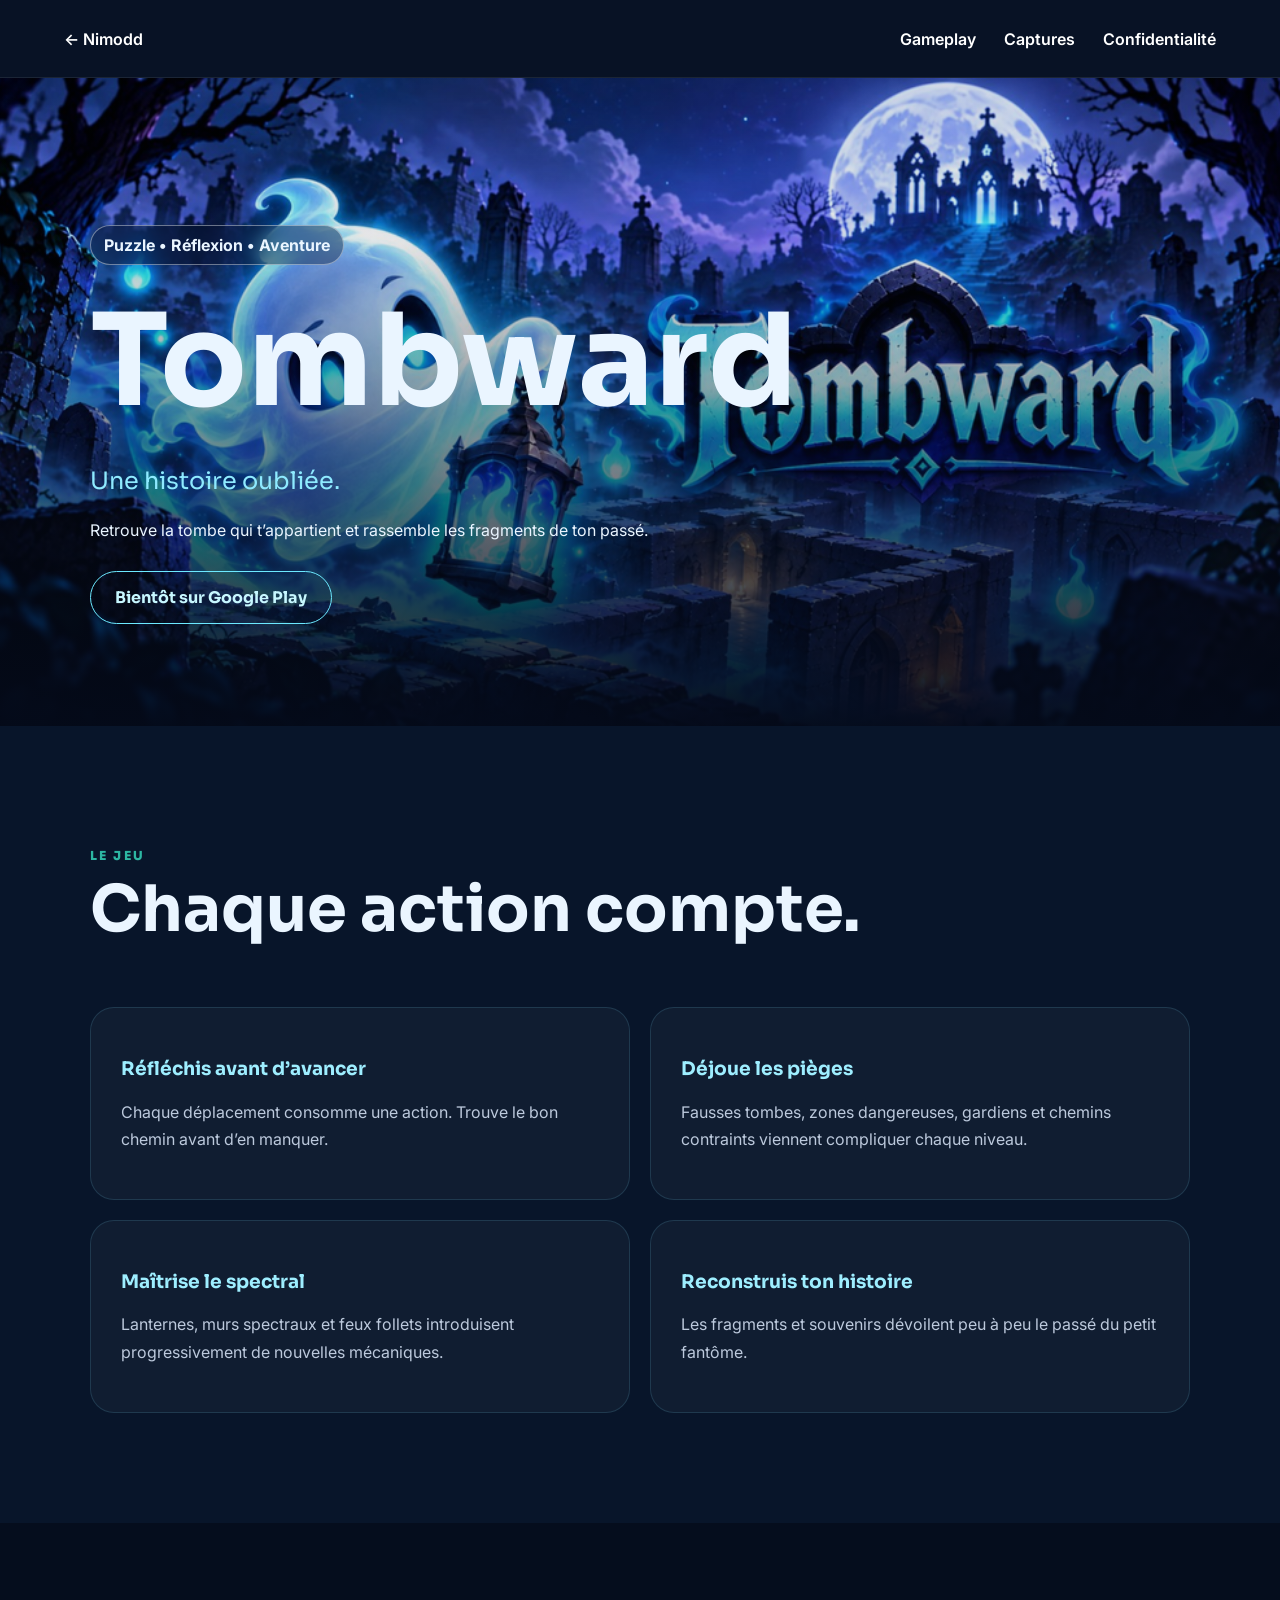
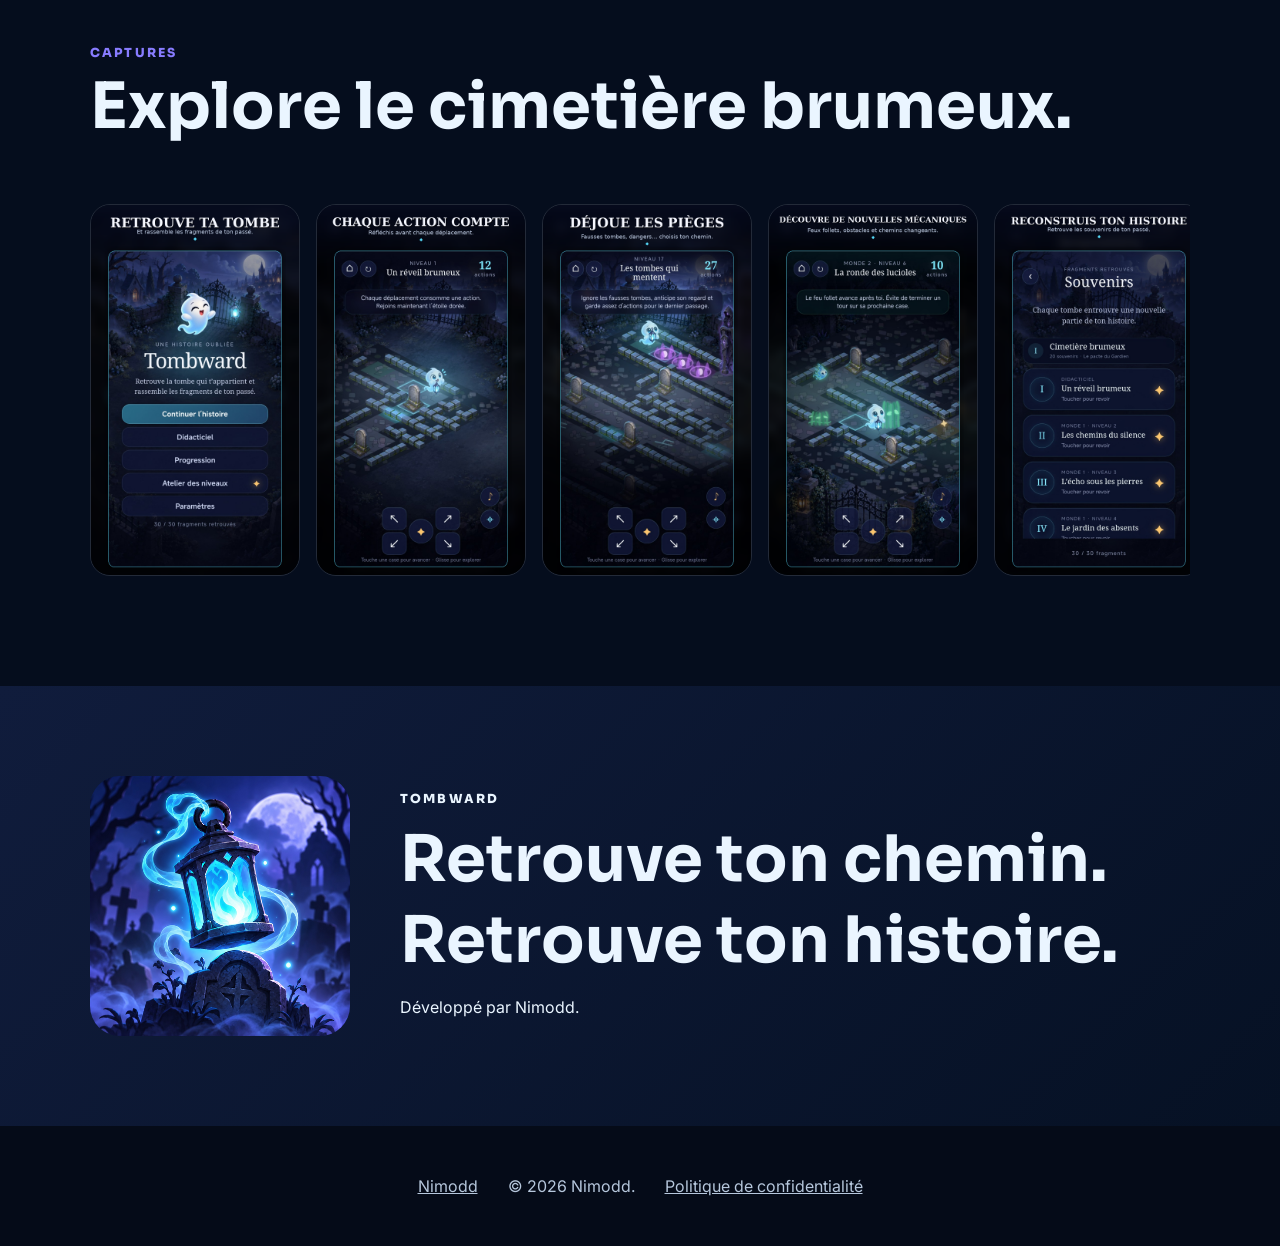
==== tombward/index.html @ 94c3b502 "Add first version of Nimodd website" ====
<!doctype html>
<html lang="fr">
<head>
  <meta charset="utf-8"><meta name="viewport" content="width=device-width,initial-scale=1">
  <meta name="description" content="Tombward, un puzzle d'exploration spectral par Nimodd.">
  <title>Tombward — Nimodd</title>
  <link rel="preconnect" href="https://fonts.googleapis.com"><link rel="preconnect" href="https://fonts.gstatic.com" crossorigin>
  <link href="https://fonts.googleapis.com/css2?family=Inter:wght@400;500;600;700&family=Sora:wght@500;600;700;800&display=swap" rel="stylesheet">
  <link rel="stylesheet" href="../assets/css/style.css">
</head>
<body class="tombward-page">
<header class="site-header dark-header"><a class="wordmark" href="../">← Nimodd</a><nav class="nav"><a href="#gameplay">Gameplay</a><a href="#screens">Captures</a><a href="privacy.html">Confidentialité</a></nav></header>
<main>
  <section class="tomb-hero"><img src="../assets/tombward/banner.png" alt="Tombward"><div class="tomb-overlay"></div><div class="tomb-copy"><span class="status">Puzzle • Réflexion • Aventure</span><h1>Tombward</h1><p class="tomb-tagline">Une histoire oubliée.</p><p>Retrouve la tombe qui t’appartient et rassemble les fragments de ton passé.</p><span class="button button-ghost">Bientôt sur Google Play</span></div></section>
  <section id="gameplay" class="section tomb-section"><div class="section-heading"><p class="eyebrow teal">LE JEU</p><h2>Chaque action compte.</h2></div><div class="features"><article><h3>Réfléchis avant d’avancer</h3><p>Chaque déplacement consomme une action. Trouve le bon chemin avant d’en manquer.</p></article><article><h3>Déjoue les pièges</h3><p>Fausses tombes, zones dangereuses, gardiens et chemins contraints viennent compliquer chaque niveau.</p></article><article><h3>Maîtrise le spectral</h3><p>Lanternes, murs spectraux et feux follets introduisent progressivement de nouvelles mécaniques.</p></article><article><h3>Reconstruis ton histoire</h3><p>Les fragments et souvenirs dévoilent peu à peu le passé du petit fantôme.</p></article></div></section>
  <section id="screens" class="section gallery-section"><div class="section-heading"><p class="eyebrow lavender">CAPTURES</p><h2>Explore le cimetière brumeux.</h2></div><div class="screens">
    <img src="../assets/tombward/screens/01_retrouve_ta_tombe.png" alt="Tombward accueil">
    <img src="../assets/tombward/screens/02_chaque_action_compte.png" alt="Gameplay Tombward">
    <img src="../assets/tombward/screens/04_dejoue_les_pieges.png" alt="Pièges Tombward">
    <img src="../assets/tombward/screens/05_nouvelles_mecaniques.png" alt="Mécaniques Tombward">
    <img src="../assets/tombward/screens/06_reconstruis_ton_histoire.png" alt="Souvenirs Tombward">
  </div></section>
  <section class="story-cta"><img src="../assets/tombward/icon.png" alt="Lanterne spectrale"><div><p class="eyebrow">TOMBWАRD</p><h2>Retrouve ton chemin.<br>Retrouve ton histoire.</h2><p>Développé par Nimodd.</p></div></section>
</main>
<footer class="footer tomb-footer"><a href="../">Nimodd</a><p>© <span id="year"></span> Nimodd.</p><a href="privacy.html">Politique de confidentialité</a></footer>
<script src="../assets/js/main.js"></script>
</body></html>
---- assets/css/style.css ----
:root{--midnight:#0e1a2f;--coral:#ff6b4e;--ivory:#f7f2e9;--teal:#2db7a3;--lav:#887cff;--ink:#111827;--muted:#667085}*{box-sizing:border-box}html{scroll-behavior:smooth}body{margin:0;font-family:Inter,system-ui,sans-serif;background:var(--ivory);color:var(--ink)}h1,h2,h3,.button,.eyebrow{font-family:Sora,Inter,sans-serif}.site-header{height:78px;display:flex;align-items:center;justify-content:space-between;padding:0 5vw;background:rgba(247,242,233,.96);position:sticky;top:0;z-index:30;border-bottom:1px solid rgba(14,26,47,.08)}.brand img{width:240px;height:60px;object-fit:cover;object-position:center}.nav{display:flex;gap:28px}.nav a,.wordmark{color:inherit;text-decoration:none;font-weight:600}.menu-toggle{display:none;background:none;border:0;font-size:1.5rem}.hero{min-height:82vh;position:relative;display:flex;align-items:center;overflow:hidden;background:var(--midnight)}.hero-bg{position:absolute;inset:0;width:100%;height:100%;object-fit:cover}.hero-overlay{position:absolute;inset:0;background:linear-gradient(90deg,rgba(14,26,47,.94) 0%,rgba(14,26,47,.62) 52%,rgba(14,26,47,.18) 100%)}.hero-content{position:relative;z-index:2;color:white;max-width:690px;padding:8vw 7vw}.eyebrow{letter-spacing:.18em;font-size:.78rem;font-weight:800}.hero h1{font-size:clamp(3rem,8vw,6.6rem);line-height:.94;margin:.25em 0}.hero h1 span{color:var(--coral)}.hero-content>p:not(.eyebrow){font-size:1.12rem;line-height:1.7;max-width:620px}.button{display:inline-block;text-decoration:none;border-radius:999px;padding:15px 24px;font-weight:700}.button-primary{background:var(--coral);color:white}.button-light{background:white;color:var(--midnight)}.section{padding:110px 7vw}.section-heading h2{font-size:clamp(2rem,5vw,4rem);margin:.2em 0 1em;line-height:1.03}.coral{color:var(--coral)}.teal{color:var(--teal)}.lavender{color:var(--lav)}.studio-grid{display:grid;grid-template-columns:1fr 1.1fr;gap:80px}.studio-copy{font-size:1.14rem;line-height:1.8}.values{display:grid;gap:18px}.value{background:white;border-radius:24px;padding:28px;box-shadow:0 12px 30px rgba(14,26,47,.06)}.value span{color:var(--coral);font-weight:800}.value strong{font-family:Sora;display:block;font-size:1.35rem;margin:.4em 0}.games-section{background:white}.split-heading{display:flex;align-items:end;justify-content:space-between;gap:40px}.split-heading>p{max-width:400px;color:var(--muted);line-height:1.7}.game-card{position:relative;border-radius:32px;overflow:hidden;min-height:560px;background:var(--midnight)}.game-card>img{position:absolute;width:100%;height:100%;object-fit:cover}.game-card-overlay{position:absolute;inset:0;background:linear-gradient(90deg,rgba(3,9,24,.93),rgba(3,9,24,.2))}.game-card-content{position:relative;color:#fff;z-index:2;max-width:600px;padding:70px}.game-card-content h3{font-size:4rem;margin:.2em 0}.game-card-content p{line-height:1.7}.status{display:inline-block;border:1px solid rgba(255,255,255,.4);background:rgba(7,18,43,.38);backdrop-filter:blur(10px);padding:9px 13px;border-radius:999px;font-weight:700}.future-game{margin-top:28px;border-radius:28px;background:var(--midnight);color:white;padding:50px;display:flex;justify-content:space-between;align-items:center}.future-game h3{font-size:2rem;margin:.3em 0}.future-symbol{font-size:5rem;color:var(--coral)}.contact-section{background:var(--midnight);color:white;padding:90px 7vw;display:flex;justify-content:space-between;align-items:center;gap:30px}.contact-section h2{font-size:clamp(2rem,4vw,3.5rem);margin:.3em 0}.footer{min-height:120px;display:flex;align-items:center;justify-content:center;gap:30px;flex-wrap:wrap;padding:30px 5vw;background:#fff}.footer img{width:70px;height:70px;object-fit:cover;border-radius:18px}.footer a{color:inherit}.dark-header{background:#081225;color:white;border-color:rgba(255,255,255,.08)}.tombward-page{background:#071124;color:#eaf5ff}.tomb-hero{min-height:72vh;position:relative;display:flex;align-items:end;overflow:hidden}.tomb-hero>img{position:absolute;inset:0;width:100%;height:100%;object-fit:cover}.tomb-overlay{position:absolute;inset:0;background:linear-gradient(0deg,rgba(4,10,25,.98),rgba(4,10,25,.1) 75%)}.tomb-copy{position:relative;padding:8vw 7vw;max-width:760px}.tomb-copy h1{font-size:clamp(4rem,10vw,8rem);margin:.12em 0}.tomb-tagline{font-family:Sora;font-size:1.5rem;color:#8eeaff}.button-ghost{border:1px solid #6ce9ff;color:#c7f7ff;margin-top:15px}.tomb-section{background:#08152a}.features{display:grid;grid-template-columns:repeat(2,1fr);gap:20px}.features article{padding:30px;border:1px solid rgba(118,226,255,.14);border-radius:24px;background:rgba(255,255,255,.035)}.features h3{color:#9eeeff}.features p{color:#bcc9dc;line-height:1.7}.gallery-section{background:#050d1d}.screens{display:grid;grid-template-columns:repeat(5,1fr);gap:16px;overflow-x:auto}.screens img{width:100%;min-width:210px;border-radius:20px;border:1px solid rgba(255,255,255,.12)}.story-cta{padding:90px 7vw;background:linear-gradient(135deg,#101c3c,#061124);display:grid;grid-template-columns:260px 1fr;align-items:center;gap:50px}.story-cta img{width:100%;border-radius:30px}.story-cta h2{font-size:clamp(2.2rem,5vw,4.5rem);margin:.2em 0}.tomb-footer{background:#050b18;color:#b6c7dc}.legal{max-width:850px;margin:auto;padding:80px 24px;line-height:1.75}.legal h1{font-size:2.5rem}.legal h2{margin-top:2em}.legal-note{padding:20px;border-radius:14px;background:#fff3cd;color:#664d03}@media(max-width:800px){.site-header{height:auto;min-height:72px}.brand img{width:190px;height:50px}.menu-toggle{display:block}.nav{display:none;position:absolute;top:72px;left:0;right:0;background:var(--ivory);padding:20px 7vw;flex-direction:column}.dark-header .nav{background:#081225}.nav.open{display:flex}.hero{min-height:74vh}.hero-content{padding:80px 7vw}.section{padding:75px 7vw}.studio-grid,.story-cta{grid-template-columns:1fr}.features{grid-template-columns:1fr}.split-heading,.contact-section{align-items:flex-start;flex-direction:column}.game-card{min-height:640px}.game-card-content{padding:45px 28px}.game-card-content h3{font-size:3rem}.screens{grid-template-columns:repeat(5,72vw)}.footer{font-size:.85rem}}
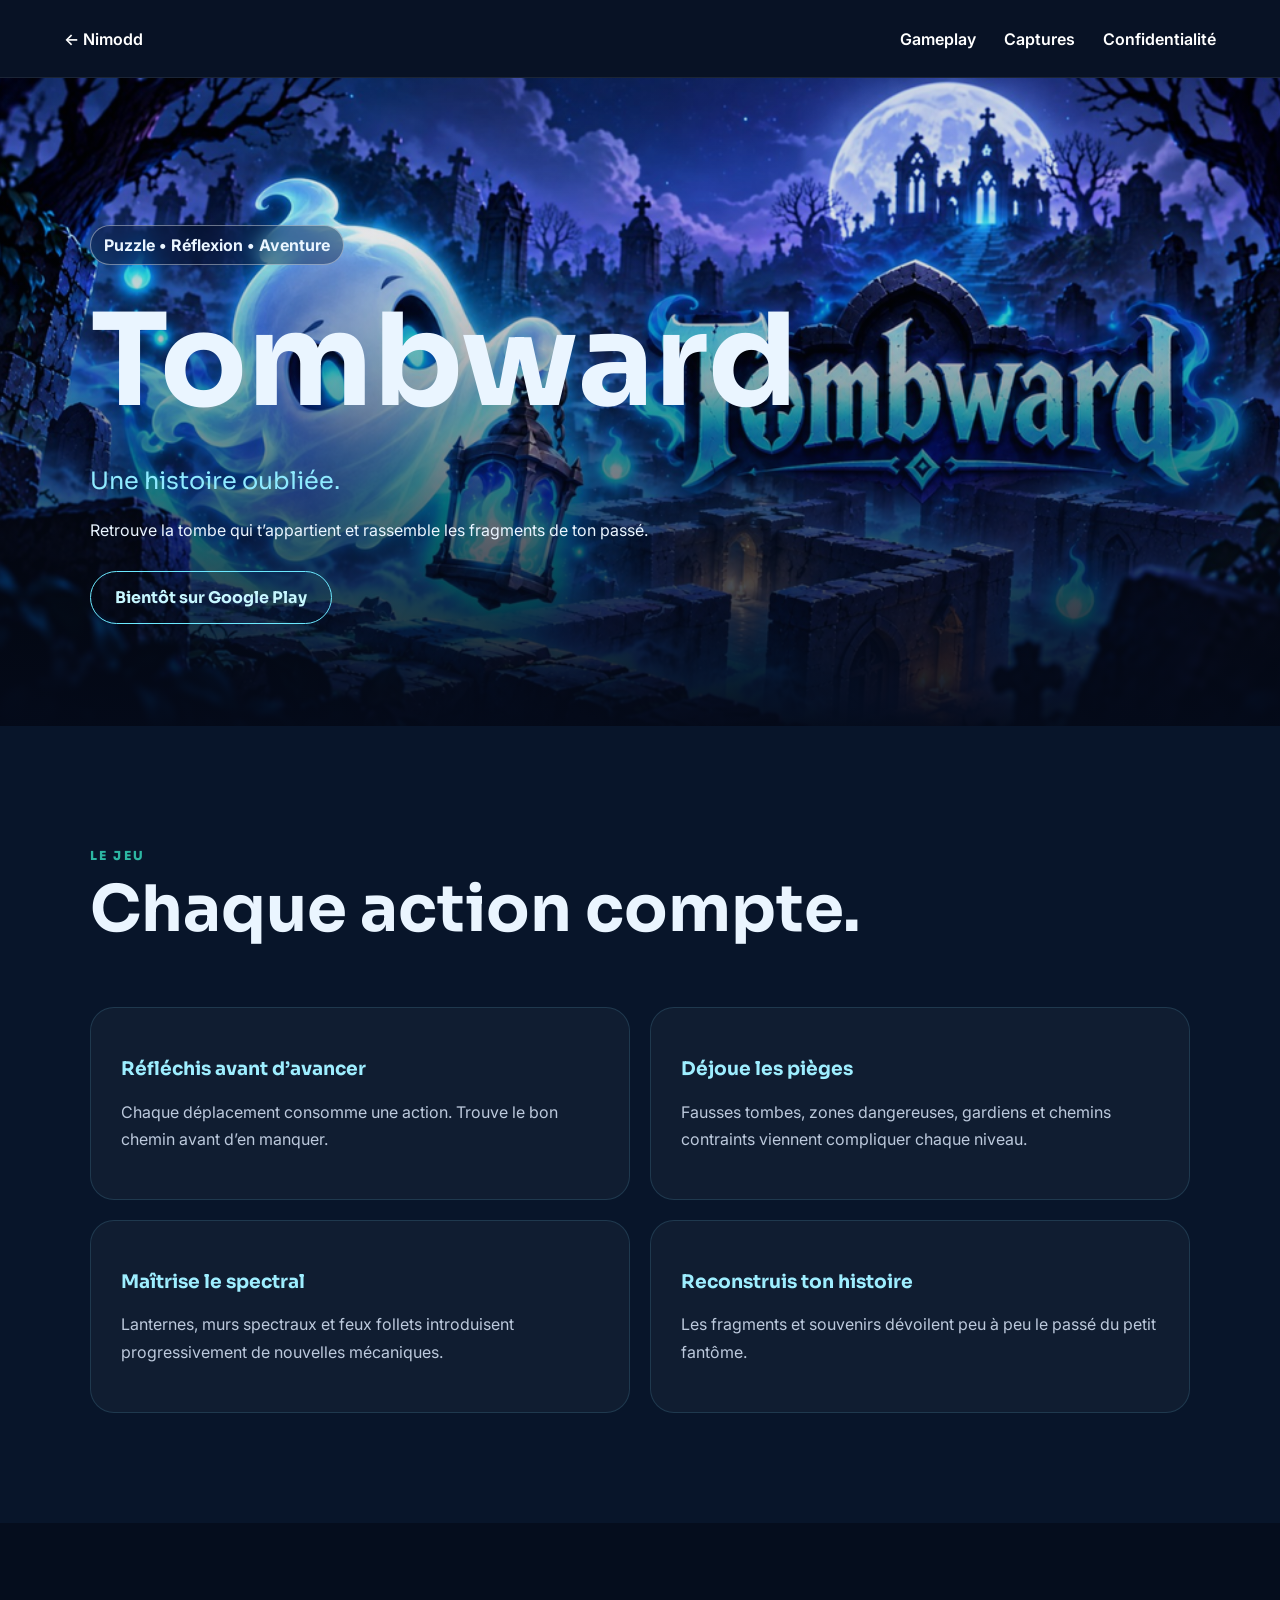
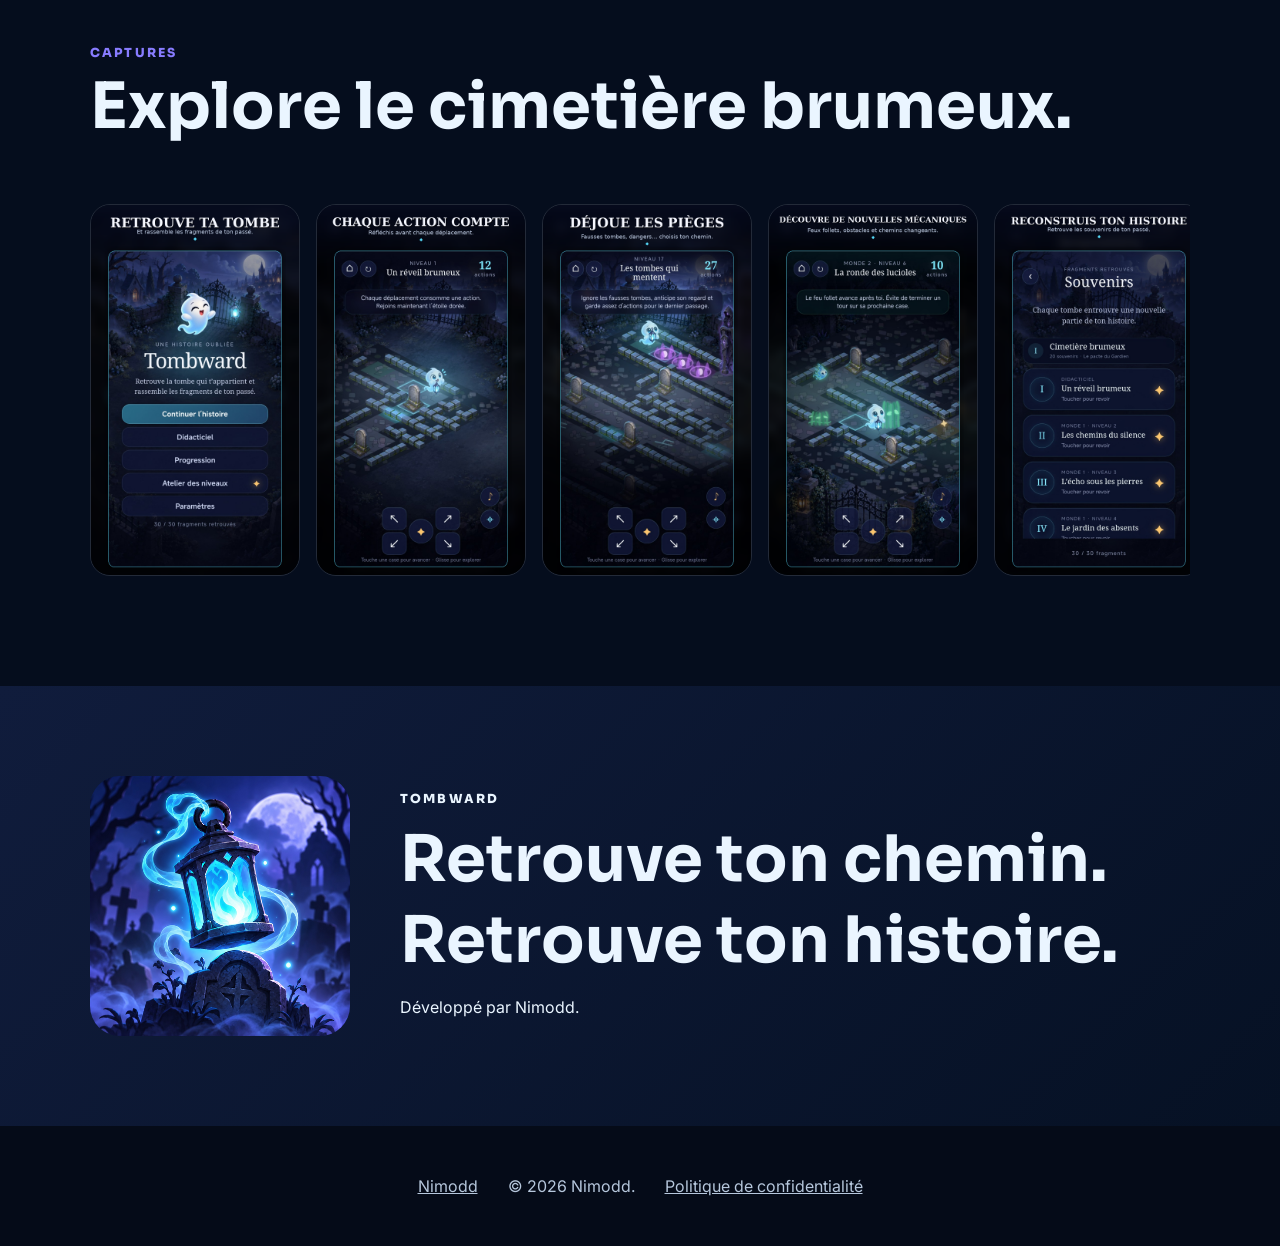
==== commit 3dee345c: "Update mobile Tombward visuals" ====
--- a/tombward/index.html
+++ b/tombward/index.html
@@ -11,7 +11,10 @@
 <body class="tombward-page">
 <header class="site-header dark-header"><a class="wordmark" href="../">← Nimodd</a><nav class="nav"><a href="#gameplay">Gameplay</a><a href="#screens">Captures</a><a href="privacy.html">Confidentialité</a></nav></header>
 <main>
-  <section class="tomb-hero"><img src="../assets/tombward/banner.png" alt="Tombward"><div class="tomb-overlay"></div><div class="tomb-copy"><span class="status">Puzzle • Réflexion • Aventure</span><h1>Tombward</h1><p class="tomb-tagline">Une histoire oubliée.</p><p>Retrouve la tombe qui t’appartient et rassemble les fragments de ton passé.</p><span class="button button-ghost">Bientôt sur Google Play</span></div></section>
+  <section class="tomb-hero"><picture>
+    <source media="(max-width: 800px)" srcset="../assets/tombward/mobile-hero.png">
+    <img src="../assets/tombward/banner.png" alt="Tombward">
+  </picture><div class="tomb-overlay"></div><div class="tomb-copy"><span class="status">Puzzle • Réflexion • Aventure</span><h1>Tombward</h1><p class="tomb-tagline">Une histoire oubliée.</p><p>Retrouve la tombe qui t’appartient et rassemble les fragments de ton passé.</p><span class="button button-ghost">Bientôt sur Google Play</span></div></section>
   <section id="gameplay" class="section tomb-section"><div class="section-heading"><p class="eyebrow teal">LE JEU</p><h2>Chaque action compte.</h2></div><div class="features"><article><h3>Réfléchis avant d’avancer</h3><p>Chaque déplacement consomme une action. Trouve le bon chemin avant d’en manquer.</p></article><article><h3>Déjoue les pièges</h3><p>Fausses tombes, zones dangereuses, gardiens et chemins contraints viennent compliquer chaque niveau.</p></article><article><h3>Maîtrise le spectral</h3><p>Lanternes, murs spectraux et feux follets introduisent progressivement de nouvelles mécaniques.</p></article><article><h3>Reconstruis ton histoire</h3><p>Les fragments et souvenirs dévoilent peu à peu le passé du petit fantôme.</p></article></div></section>
   <section id="screens" class="section gallery-section"><div class="section-heading"><p class="eyebrow lavender">CAPTURES</p><h2>Explore le cimetière brumeux.</h2></div><div class="screens">
     <img src="../assets/tombward/screens/01_retrouve_ta_tombe.png" alt="Tombward accueil">
--- a/assets/css/style.css
+++ b/assets/css/style.css
@@ -1,2 +1,2 @@
 
-:root{--midnight:#0e1a2f;--coral:#ff6b4e;--ivory:#f7f2e9;--teal:#2db7a3;--lav:#887cff;--ink:#111827;--muted:#667085}*{box-sizing:border-box}html{scroll-behavior:smooth}body{margin:0;font-family:Inter,system-ui,sans-serif;background:var(--ivory);color:var(--ink)}h1,h2,h3,.button,.eyebrow{font-family:Sora,Inter,sans-serif}.site-header{height:78px;display:flex;align-items:center;justify-content:space-between;padding:0 5vw;background:rgba(247,242,233,.96);position:sticky;top:0;z-index:30;border-bottom:1px solid rgba(14,26,47,.08)}.brand img{width:240px;height:60px;object-fit:cover;object-position:center}.nav{display:flex;gap:28px}.nav a,.wordmark{color:inherit;text-decoration:none;font-weight:600}.menu-toggle{display:none;background:none;border:0;font-size:1.5rem}.hero{min-height:82vh;position:relative;display:flex;align-items:center;overflow:hidden;background:var(--midnight)}.hero-bg{position:absolute;inset:0;width:100%;height:100%;object-fit:cover}.hero-overlay{position:absolute;inset:0;background:linear-gradient(90deg,rgba(14,26,47,.94) 0%,rgba(14,26,47,.62) 52%,rgba(14,26,47,.18) 100%)}.hero-content{position:relative;z-index:2;color:white;max-width:690px;padding:8vw 7vw}.eyebrow{letter-spacing:.18em;font-size:.78rem;font-weight:800}.hero h1{font-size:clamp(3rem,8vw,6.6rem);line-height:.94;margin:.25em 0}.hero h1 span{color:var(--coral)}.hero-content>p:not(.eyebrow){font-size:1.12rem;line-height:1.7;max-width:620px}.button{display:inline-block;text-decoration:none;border-radius:999px;padding:15px 24px;font-weight:700}.button-primary{background:var(--coral);color:white}.button-light{background:white;color:var(--midnight)}.section{padding:110px 7vw}.section-heading h2{font-size:clamp(2rem,5vw,4rem);margin:.2em 0 1em;line-height:1.03}.coral{color:var(--coral)}.teal{color:var(--teal)}.lavender{color:var(--lav)}.studio-grid{display:grid;grid-template-columns:1fr 1.1fr;gap:80px}.studio-copy{font-size:1.14rem;line-height:1.8}.values{display:grid;gap:18px}.value{background:white;border-radius:24px;padding:28px;box-shadow:0 12px 30px rgba(14,26,47,.06)}.value span{color:var(--coral);font-weight:800}.value strong{font-family:Sora;display:block;font-size:1.35rem;margin:.4em 0}.games-section{background:white}.split-heading{display:flex;align-items:end;justify-content:space-between;gap:40px}.split-heading>p{max-width:400px;color:var(--muted);line-height:1.7}.game-card{position:relative;border-radius:32px;overflow:hidden;min-height:560px;background:var(--midnight)}.game-card>img{position:absolute;width:100%;height:100%;object-fit:cover}.game-card-overlay{position:absolute;inset:0;background:linear-gradient(90deg,rgba(3,9,24,.93),rgba(3,9,24,.2))}.game-card-content{position:relative;color:#fff;z-index:2;max-width:600px;padding:70px}.game-card-content h3{font-size:4rem;margin:.2em 0}.game-card-content p{line-height:1.7}.status{display:inline-block;border:1px solid rgba(255,255,255,.4);background:rgba(7,18,43,.38);backdrop-filter:blur(10px);padding:9px 13px;border-radius:999px;font-weight:700}.future-game{margin-top:28px;border-radius:28px;background:var(--midnight);color:white;padding:50px;display:flex;justify-content:space-between;align-items:center}.future-game h3{font-size:2rem;margin:.3em 0}.future-symbol{font-size:5rem;color:var(--coral)}.contact-section{background:var(--midnight);color:white;padding:90px 7vw;display:flex;justify-content:space-between;align-items:center;gap:30px}.contact-section h2{font-size:clamp(2rem,4vw,3.5rem);margin:.3em 0}.footer{min-height:120px;display:flex;align-items:center;justify-content:center;gap:30px;flex-wrap:wrap;padding:30px 5vw;background:#fff}.footer img{width:70px;height:70px;object-fit:cover;border-radius:18px}.footer a{color:inherit}.dark-header{background:#081225;color:white;border-color:rgba(255,255,255,.08)}.tombward-page{background:#071124;color:#eaf5ff}.tomb-hero{min-height:72vh;position:relative;display:flex;align-items:end;overflow:hidden}.tomb-hero>img{position:absolute;inset:0;width:100%;height:100%;object-fit:cover}.tomb-overlay{position:absolute;inset:0;background:linear-gradient(0deg,rgba(4,10,25,.98),rgba(4,10,25,.1) 75%)}.tomb-copy{position:relative;padding:8vw 7vw;max-width:760px}.tomb-copy h1{font-size:clamp(4rem,10vw,8rem);margin:.12em 0}.tomb-tagline{font-family:Sora;font-size:1.5rem;color:#8eeaff}.button-ghost{border:1px solid #6ce9ff;color:#c7f7ff;margin-top:15px}.tomb-section{background:#08152a}.features{display:grid;grid-template-columns:repeat(2,1fr);gap:20px}.features article{padding:30px;border:1px solid rgba(118,226,255,.14);border-radius:24px;background:rgba(255,255,255,.035)}.features h3{color:#9eeeff}.features p{color:#bcc9dc;line-height:1.7}.gallery-section{background:#050d1d}.screens{display:grid;grid-template-columns:repeat(5,1fr);gap:16px;overflow-x:auto}.screens img{width:100%;min-width:210px;border-radius:20px;border:1px solid rgba(255,255,255,.12)}.story-cta{padding:90px 7vw;background:linear-gradient(135deg,#101c3c,#061124);display:grid;grid-template-columns:260px 1fr;align-items:center;gap:50px}.story-cta img{width:100%;border-radius:30px}.story-cta h2{font-size:clamp(2.2rem,5vw,4.5rem);margin:.2em 0}.tomb-footer{background:#050b18;color:#b6c7dc}.legal{max-width:850px;margin:auto;padding:80px 24px;line-height:1.75}.legal h1{font-size:2.5rem}.legal h2{margin-top:2em}.legal-note{padding:20px;border-radius:14px;background:#fff3cd;color:#664d03}@media(max-width:800px){.site-header{height:auto;min-height:72px}.brand img{width:190px;height:50px}.menu-toggle{display:block}.nav{display:none;position:absolute;top:72px;left:0;right:0;background:var(--ivory);padding:20px 7vw;flex-direction:column}.dark-header .nav{background:#081225}.nav.open{display:flex}.hero{min-height:74vh}.hero-content{padding:80px 7vw}.section{padding:75px 7vw}.studio-grid,.story-cta{grid-template-columns:1fr}.features{grid-template-columns:1fr}.split-heading,.contact-section{align-items:flex-start;flex-direction:column}.game-card{min-height:640px}.game-card-content{padding:45px 28px}.game-card-content h3{font-size:3rem}.screens{grid-template-columns:repeat(5,72vw)}.footer{font-size:.85rem}}
+:root{--midnight:#0e1a2f;--coral:#ff6b4e;--ivory:#f7f2e9;--teal:#2db7a3;--lav:#887cff;--ink:#111827;--muted:#667085}*{box-sizing:border-box}html{scroll-behavior:smooth}body{margin:0;font-family:Inter,system-ui,sans-serif;background:var(--ivory);color:var(--ink)}h1,h2,h3,.button,.eyebrow{font-family:Sora,Inter,sans-serif}.site-header{height:78px;display:flex;align-items:center;justify-content:space-between;padding:0 5vw;background:rgba(247,242,233,.96);position:sticky;top:0;z-index:30;border-bottom:1px solid rgba(14,26,47,.08)}.brand img{width:240px;height:60px;object-fit:cover;object-position:center}.nav{display:flex;gap:28px}.nav a,.wordmark{color:inherit;text-decoration:none;font-weight:600}.menu-toggle{display:none;background:none;border:0;font-size:1.5rem}.hero{min-height:82vh;position:relative;display:flex;align-items:center;overflow:hidden;background:var(--midnight)}.hero-bg{position:absolute;inset:0;width:100%;height:100%;object-fit:cover}.hero-overlay{position:absolute;inset:0;background:linear-gradient(90deg,rgba(14,26,47,.94) 0%,rgba(14,26,47,.62) 52%,rgba(14,26,47,.18) 100%)}.hero-content{position:relative;z-index:2;color:white;max-width:690px;padding:8vw 7vw}.eyebrow{letter-spacing:.18em;font-size:.78rem;font-weight:800}.hero h1{font-size:clamp(3rem,8vw,6.6rem);line-height:.94;margin:.25em 0}.hero h1 span{color:var(--coral)}.hero-content>p:not(.eyebrow){font-size:1.12rem;line-height:1.7;max-width:620px}.button{display:inline-block;text-decoration:none;border-radius:999px;padding:15px 24px;font-weight:700}.button-primary{background:var(--coral);color:white}.button-light{background:white;color:var(--midnight)}.section{padding:110px 7vw}.section-heading h2{font-size:clamp(2rem,5vw,4rem);margin:.2em 0 1em;line-height:1.03}.coral{color:var(--coral)}.teal{color:var(--teal)}.lavender{color:var(--lav)}.studio-grid{display:grid;grid-template-columns:1fr 1.1fr;gap:80px}.studio-copy{font-size:1.14rem;line-height:1.8}.values{display:grid;gap:18px}.value{background:white;border-radius:24px;padding:28px;box-shadow:0 12px 30px rgba(14,26,47,.06)}.value span{color:var(--coral);font-weight:800}.value strong{font-family:Sora;display:block;font-size:1.35rem;margin:.4em 0}.games-section{background:white}.split-heading{display:flex;align-items:end;justify-content:space-between;gap:40px}.split-heading>p{max-width:400px;color:var(--muted);line-height:1.7}.game-card{position:relative;border-radius:32px;overflow:hidden;min-height:560px;background:var(--midnight)}.game-card>picture,.game-card>img{position:absolute;inset:0;width:100%;height:100%}.game-card>picture>img,.game-card>img{width:100%;height:100%;object-fit:cover}.game-card-overlay{position:absolute;inset:0;background:linear-gradient(90deg,rgba(3,9,24,.93),rgba(3,9,24,.2))}.game-card-content{position:relative;color:#fff;z-index:2;max-width:600px;padding:70px}.game-card-content h3{font-size:4rem;margin:.2em 0}.game-card-content p{line-height:1.7}.status{display:inline-block;border:1px solid rgba(255,255,255,.4);background:rgba(7,18,43,.38);backdrop-filter:blur(10px);padding:9px 13px;border-radius:999px;font-weight:700}.future-game{margin-top:28px;border-radius:28px;background:var(--midnight);color:white;padding:50px;display:flex;justify-content:space-between;align-items:center}.future-game h3{font-size:2rem;margin:.3em 0}.future-symbol{font-size:5rem;color:var(--coral)}.contact-section{background:var(--midnight);color:white;padding:90px 7vw;display:flex;justify-content:space-between;align-items:center;gap:30px}.contact-section h2{font-size:clamp(2rem,4vw,3.5rem);margin:.3em 0}.footer{min-height:120px;display:flex;align-items:center;justify-content:center;gap:30px;flex-wrap:wrap;padding:30px 5vw;background:#fff}.footer img{width:70px;height:70px;object-fit:cover;border-radius:18px}.footer a{color:inherit}.dark-header{background:#081225;color:white;border-color:rgba(255,255,255,.08)}.tombward-page{background:#071124;color:#eaf5ff}.tomb-hero{min-height:72vh;position:relative;display:flex;align-items:end;overflow:hidden}.tomb-hero>picture,.tomb-hero>img{position:absolute;inset:0;width:100%;height:100%}.tomb-hero>picture>img,.tomb-hero>img{width:100%;height:100%;object-fit:cover}.tomb-overlay{position:absolute;inset:0;background:linear-gradient(0deg,rgba(4,10,25,.98),rgba(4,10,25,.1) 75%)}.tomb-copy{position:relative;padding:8vw 7vw;max-width:760px}.tomb-copy h1{font-size:clamp(4rem,10vw,8rem);margin:.12em 0}.tomb-tagline{font-family:Sora;font-size:1.5rem;color:#8eeaff}.button-ghost{border:1px solid #6ce9ff;color:#c7f7ff;margin-top:15px}.tomb-section{background:#08152a}.features{display:grid;grid-template-columns:repeat(2,1fr);gap:20px}.features article{padding:30px;border:1px solid rgba(118,226,255,.14);border-radius:24px;background:rgba(255,255,255,.035)}.features h3{color:#9eeeff}.features p{color:#bcc9dc;line-height:1.7}.gallery-section{background:#050d1d}.screens{display:grid;grid-template-columns:repeat(5,1fr);gap:16px;overflow-x:auto}.screens img{width:100%;min-width:210px;border-radius:20px;border:1px solid rgba(255,255,255,.12)}.story-cta{padding:90px 7vw;background:linear-gradient(135deg,#101c3c,#061124);display:grid;grid-template-columns:260px 1fr;align-items:center;gap:50px}.story-cta img{width:100%;border-radius:30px}.story-cta h2{font-size:clamp(2.2rem,5vw,4.5rem);margin:.2em 0}.tomb-footer{background:#050b18;color:#b6c7dc}.legal{max-width:850px;margin:auto;padding:80px 24px;line-height:1.75}.legal h1{font-size:2.5rem}.legal h2{margin-top:2em}.legal-note{padding:20px;border-radius:14px;background:#fff3cd;color:#664d03}@media(max-width:800px){.site-header{height:auto;min-height:72px}.brand img{width:190px;height:50px}.menu-toggle{display:block}.nav{display:none;position:absolute;top:72px;left:0;right:0;background:var(--ivory);padding:20px 7vw;flex-direction:column}.dark-header .nav{background:#081225}.nav.open{display:flex}.hero{min-height:74vh}.hero-content{padding:80px 7vw}.section{padding:75px 7vw}.studio-grid,.story-cta{grid-template-columns:1fr}.features{grid-template-columns:1fr}.split-heading,.contact-section{align-items:flex-start;flex-direction:column}.game-card{min-height:640px}.game-card-content{padding:45px 28px}.game-card-content h3{font-size:3rem}.game-card picture>img{object-position:center 18%}.tomb-hero{min-height:86vh}.tomb-hero picture>img{object-position:center 22%}.tomb-copy{padding:10vw 7vw 9vw;max-width:none}.tomb-copy h1{font-size:clamp(3.6rem,18vw,5.4rem)}.screens{grid-template-columns:repeat(5,72vw)}.footer{font-size:.85rem}}
